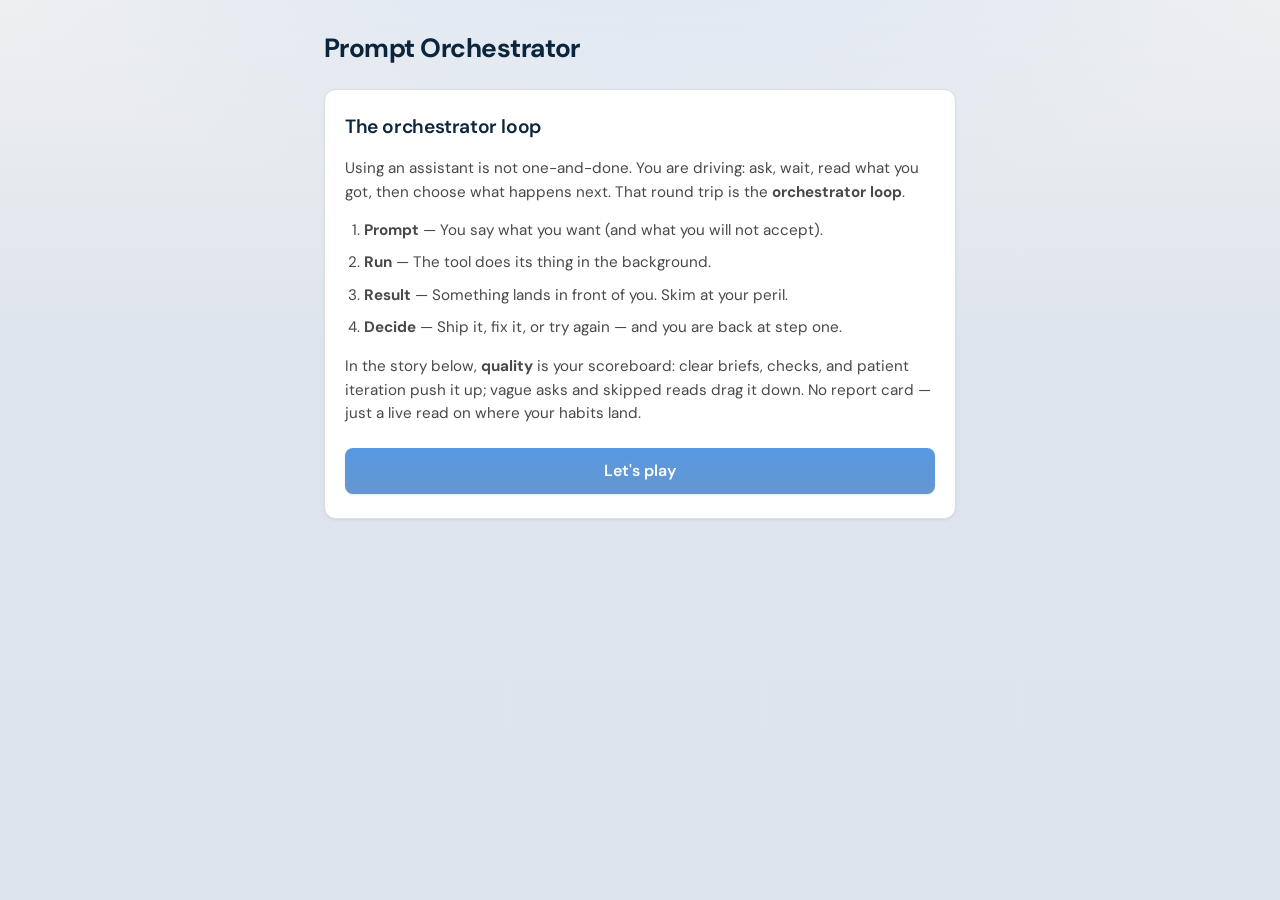
==== index.html @ 3bc425d5 "Add Prompt Orchestrator quality-loop game (standalone HTML + source) Made-with: Cursor" ====
<!DOCTYPE html>
<html lang="en">
  <head>
    <meta charset="UTF-8" />
    <meta name="viewport" content="width=device-width, initial-scale=1.0" />
    <title>Prompt Orchestrator — Quality Loop</title>
    <link rel="stylesheet" href="css/styles.css" />
    <link rel="preconnect" href="https://fonts.googleapis.com" />
    <link rel="preconnect" href="https://fonts.gstatic.com" crossorigin />
    <link
      href="https://fonts.googleapis.com/css2?family=DM+Sans:ital,opsz,wght@0,9..40,400;0,9..40,600;0,9..40,700;1,9..40,400&family=JetBrains+Mono:wght@400;500&display=swap"
      rel="stylesheet"
    />
  </head>
  <body>
    <div class="app">
      <header class="header">
        <h1>Prompt Orchestrator</h1>
      </header>

      <section id="intro-screen" class="intro" aria-labelledby="intro-heading">
        <div class="intro__card">
          <h2 id="intro-heading" class="intro__title">The orchestrator loop</h2>
          <div class="intro__body">
            <p>
              Using an assistant is not one-and-done. You are driving: ask, wait, read what you got, then
              choose what happens next. That round trip is the <strong>orchestrator loop</strong>.
            </p>
            <ol class="intro__steps">
              <li><strong>Prompt</strong> — You say what you want (and what you will not accept).</li>
              <li><strong>Run</strong> — The tool does its thing in the background.</li>
              <li><strong>Result</strong> — Something lands in front of you. Skim at your peril.</li>
              <li><strong>Decide</strong> — Ship it, fix it, or try again — and you are back at step one.</li>
            </ol>
            <p>
              In the story below, <strong>quality</strong> is your scoreboard: clear briefs, checks, and
              patient iteration push it up; vague asks and skipped reads drag it down. No report card — just
              a live read on where your habits land.
            </p>
          </div>
          <button type="button" class="intro__cta" id="intro-start">Let's play</button>
        </div>
      </section>

      <div id="game-root" class="game-root" hidden>
        <p class="tagline">
          Same loop as before: <strong>prompt → run → result → decide</strong>. Each pick nudges quality.
        </p>

        <section class="loop-panel" aria-label="Orchestrator loop">
          <div class="loop-step is-active" data-step="prompt">
            <span class="loop-step__label">Prompt</span>
          </div>
          <span class="loop-arrow" aria-hidden="true">→</span>
          <div class="loop-step" data-step="run">
            <span class="loop-step__label">Run</span>
          </div>
          <span class="loop-arrow" aria-hidden="true">→</span>
          <div class="loop-step" data-step="result">
            <span class="loop-step__label">Result</span>
          </div>
          <span class="loop-arrow" aria-hidden="true">→</span>
          <div class="loop-step" data-step="decide">
            <span class="loop-step__label">Decide</span>
          </div>
        </section>

        <section class="quality" aria-live="polite">
          <div class="quality__header">
            <span class="quality__title">Quality</span>
            <span class="quality__value quality__value--mid" id="quality-value">50</span>
          </div>
          <div
            class="quality__bar"
            role="progressbar"
            aria-valuemin="0"
            aria-valuemax="100"
            aria-valuenow="50"
            id="quality-bar-wrap"
          >
            <div class="quality__fill quality__fill--mid" id="quality-fill"></div>
          </div>
          <p class="quality__delta" id="quality-delta" hidden aria-live="polite"></p>
          <p class="quality__hint" id="quality-hint">
            Stable — You are treading water: fine for now, room to improve.
          </p>
        </section>

        <main class="scene" id="scene">
          <p class="scene__meta" id="scene-meta"></p>
          <h2 class="scene__title" id="scene-title"></h2>
          <div class="scene__body" id="scene-body"></div>
          <div class="choices" id="choices"></div>
        </main>
      </div>
    </div>

    <script type="module" src="js/game.js"></script>
  </body>
</html>
---- css/styles.css ----
:root {
  /* Sabey core */
  --midnight: #08242f;
  --marine: #142968;
  --azure: #0082ff;
  --black: #000000;
  --white: #ffffff;

  /* Neutral support */
  --gray-100: #f5f5f5;
  --gray-200: #dfdfdf;
  --gray-300: #c3c3c3;
  --gray-500: #9b9b9b;
  --gray-600: #767676;
  --gray-700: #494949;
  --gray-900: #1b1b1b;

  /* Semantic (UI) — light base, softened blues for readability */
  --bg: color-mix(
    in srgb,
    color-mix(in srgb, var(--gray-100) 94%, var(--marine) 6%) 96%,
    var(--azure) 4%
  );
  --surface: var(--white);
  --border: var(--gray-200);
  --text: var(--gray-900);
  --text-secondary: var(--gray-700);
  --muted: var(--gray-600);
  /* Azure + Marine + white: less electric than pure #0082FF */
  --accent: color-mix(
    in srgb,
    color-mix(in srgb, var(--azure) 72%, var(--marine) 28%) 68%,
    var(--white) 32%
  );
  --accent-deep: color-mix(
    in srgb,
    color-mix(in srgb, var(--marine) 52%, var(--azure) 48%) 62%,
    var(--white) 38%
  );
  --control-bg: color-mix(
    in srgb,
    color-mix(in srgb, var(--gray-100) 91%, var(--marine) 9%) 88%,
    var(--white) 12%
  );
  --control-bg-hover: color-mix(
    in srgb,
    color-mix(in srgb, var(--gray-200) 88%, var(--marine) 12%) 84%,
    var(--white) 16%
  );
  --font-sans: "DM Sans", system-ui, sans-serif;
  --font-mono: "JetBrains Mono", ui-monospace, monospace;
  --radius: 12px;
}

*,
*::before,
*::after {
  box-sizing: border-box;
}

body {
  margin: 0;
  min-height: 100vh;
  font-family: var(--font-sans);
  background:
    radial-gradient(
      ellipse 95% 70% at 50% -15%,
      color-mix(
          in srgb,
          color-mix(in srgb, var(--white) 91%, var(--azure) 9%) 93%,
          var(--marine) 7%
        )
        0%,
      transparent 58%
    ),
    linear-gradient(
      180deg,
      color-mix(in srgb, var(--gray-100) 94%, var(--marine) 3%) 0%,
      var(--bg) 38%,
      color-mix(in srgb, var(--bg) 96%, var(--gray-200) 4%) 100%
    );
  color: var(--text);
  line-height: 1.55;
}

.app {
  max-width: 42rem;
  margin: 0 auto;
  padding: 1.75rem 1.25rem 3rem;
}

.header {
  margin-bottom: 1.25rem;
}

.header h1 {
  font-size: 1.65rem;
  font-weight: 700;
  letter-spacing: -0.02em;
  margin: 0;
  color: color-mix(in srgb, var(--midnight) 78%, var(--marine) 22%);
}

.intro__card {
  padding: 1.35rem 1.25rem 1.5rem;
  background: var(--surface);
  border: 1px solid var(--border);
  border-radius: var(--radius);
  box-shadow: 0 1px 3px color-mix(in srgb, var(--midnight) 7%, transparent);
}

.intro__title {
  margin: 0 0 1rem;
  font-size: 1.2rem;
  font-weight: 600;
  letter-spacing: -0.02em;
  color: color-mix(in srgb, var(--midnight) 78%, var(--marine) 22%);
}

.intro__body {
  color: var(--text-secondary);
  font-size: 0.95rem;
}

.intro__body p {
  margin: 0 0 0.85rem;
}

.intro__body p:last-of-type {
  margin-bottom: 0;
}

.intro__steps {
  margin: 0 0 1rem;
  padding-left: 1.2rem;
  color: var(--text-secondary);
  line-height: 1.6;
}

.intro__steps li {
  margin-bottom: 0.5rem;
}

.intro__steps li:last-child {
  margin-bottom: 0;
}

.intro__cta {
  display: block;
  width: 100%;
  margin-top: 1.35rem;
  font-family: var(--font-sans);
  font-size: 1rem;
  font-weight: 600;
  padding: 0.8rem 1rem;
  border: none;
  border-radius: 8px;
  cursor: pointer;
  color: var(--white);
  background: linear-gradient(180deg, var(--accent), var(--accent-deep));
  box-shadow: 0 1px 2px color-mix(in srgb, var(--midnight) 12%, transparent);
  transition: filter 0.15s, transform 0.1s;
}

.intro__cta:hover {
  filter: brightness(1.05);
}

.intro__cta:focus-visible {
  outline: 2px solid var(--accent);
  outline-offset: 3px;
}

.intro__cta:active {
  transform: scale(0.99);
}

.game-root .tagline {
  margin: 0 0 1.25rem;
  color: var(--muted);
  font-size: 0.95rem;
}

.game-root .tagline strong {
  color: color-mix(
    in srgb,
    color-mix(in srgb, var(--azure) 62%, var(--marine) 38%) 82%,
    var(--gray-900) 18%
  );
  font-weight: 600;
}

.loop-panel {
  display: flex;
  flex-wrap: wrap;
  align-items: center;
  gap: 0.35rem 0.5rem;
  margin: 1.5rem 0;
  padding: 0.85rem 1rem;
  background: var(--surface);
  border: 1px solid var(--border);
  border-radius: var(--radius);
  box-shadow: 0 1px 3px color-mix(in srgb, var(--midnight) 7%, transparent);
}

.loop-step {
  font-family: var(--font-mono);
  font-size: 0.72rem;
  text-transform: uppercase;
  letter-spacing: 0.06em;
  padding: 0.35rem 0.6rem;
  border-radius: 6px;
  background: var(--control-bg);
  color: var(--muted);
  border: 1px solid transparent;
  transition: color 0.2s, border-color 0.2s, background 0.2s;
}

.loop-step.is-active {
  color: color-mix(in srgb, var(--marine) 55%, var(--azure) 45%);
  border-color: color-mix(in srgb, var(--azure) 28%, var(--border));
  background: color-mix(in srgb, var(--azure) 9%, var(--white));
}

.loop-arrow {
  color: var(--gray-500);
  font-size: 0.85rem;
  user-select: none;
}

.quality {
  margin-bottom: 1.5rem;
  padding: 1rem 1.1rem;
  background: var(--surface);
  border: 1px solid var(--border);
  border-radius: var(--radius);
  box-shadow: 0 1px 3px color-mix(in srgb, var(--midnight) 7%, transparent);
}

.quality__header {
  display: flex;
  justify-content: space-between;
  align-items: baseline;
  margin-bottom: 0.5rem;
}

.quality__title {
  font-size: 0.8rem;
  text-transform: uppercase;
  letter-spacing: 0.08em;
  color: var(--muted);
}

.quality__value {
  font-family: var(--font-mono);
  font-size: 1.35rem;
  font-weight: 600;
  transition: color 0.35s ease;
}

.quality__value--low {
  color: #b91c1c;
}

.quality__value--mid {
  color: #c2410c;
}

.quality__value--high {
  color: #15803d;
}

.quality__bar {
  height: 8px;
  background: var(--control-bg);
  border-radius: 999px;
  overflow: hidden;
}

.quality__fill {
  height: 100%;
  width: 50%;
  border-radius: 999px;
  transition: width 0.35s ease, background 0.35s ease;
}

/* Tiers: red under 45, orange 45–64, green 65+ (matches hint bands) */
.quality__fill--low {
  background: linear-gradient(90deg, #991b1b, #ef4444);
}

.quality__fill--mid {
  background: linear-gradient(90deg, #9a3412, #fb923c);
}

.quality__fill--high {
  background: linear-gradient(90deg, #166534, #4ade80);
}

.quality__delta {
  margin: 0.55rem 0 0;
  padding: 0.5rem 0.65rem;
  font-size: 0.84rem;
  line-height: 1.45;
  border-radius: 8px;
  border: 1px solid var(--border);
  background: var(--gray-100);
  color: var(--gray-700);
}

.quality__delta--up {
  background: color-mix(in srgb, #dcfce7 85%, var(--white));
  border-color: color-mix(in srgb, #166534 25%, var(--border));
  color: #14532d;
}

.quality__delta--down {
  background: color-mix(in srgb, #fee2e2 88%, var(--white));
  border-color: color-mix(in srgb, #991b1b 22%, var(--border));
  color: #7f1d1d;
}

.quality__delta--neutral {
  background: color-mix(in srgb, var(--gray-100) 92%, var(--marine) 8%);
  color: var(--gray-700);
}

.quality__hint {
  margin: 0.65rem 0 0;
  font-size: 0.88rem;
  color: var(--muted);
}

.scene {
  padding: 1.25rem 1.15rem;
  background: var(--surface);
  border: 1px solid var(--border);
  border-radius: var(--radius);
  min-height: 12rem;
  box-shadow: 0 1px 3px color-mix(in srgb, var(--midnight) 7%, transparent);
}

.scene__meta {
  margin: 0 0 0.35rem;
  font-family: var(--font-mono);
  font-size: 0.7rem;
  text-transform: uppercase;
  letter-spacing: 0.07em;
  color: var(--muted);
}

.scene__title {
  margin: 0 0 0.75rem;
  font-size: 1.2rem;
  font-weight: 600;
  letter-spacing: -0.02em;
}

.scene__body {
  color: var(--text-secondary);
  font-size: 0.95rem;
  margin-bottom: 1.25rem;
}

.scene__body p {
  margin: 0 0 0.75rem;
}

.scene__body p:last-child {
  margin-bottom: 0;
}

.choices {
  display: flex;
  flex-direction: column;
  gap: 0.55rem;
}

.choice-btn {
  font-family: var(--font-sans);
  font-size: 0.92rem;
  text-align: left;
  padding: 0.75rem 0.9rem;
  border-radius: 8px;
  border: 1px solid var(--border);
  background: var(--control-bg);
  color: var(--text);
  cursor: pointer;
  transition: border-color 0.15s, background 0.15s;
}

.choice-btn:hover {
  border-color: color-mix(in srgb, var(--azure) 22%, var(--gray-300));
  background: var(--control-bg-hover);
}

.choice-btn:focus-visible {
  outline: 2px solid var(--accent);
  outline-offset: 2px;
}

.choice-btn:active {
  transform: scale(0.99);
}
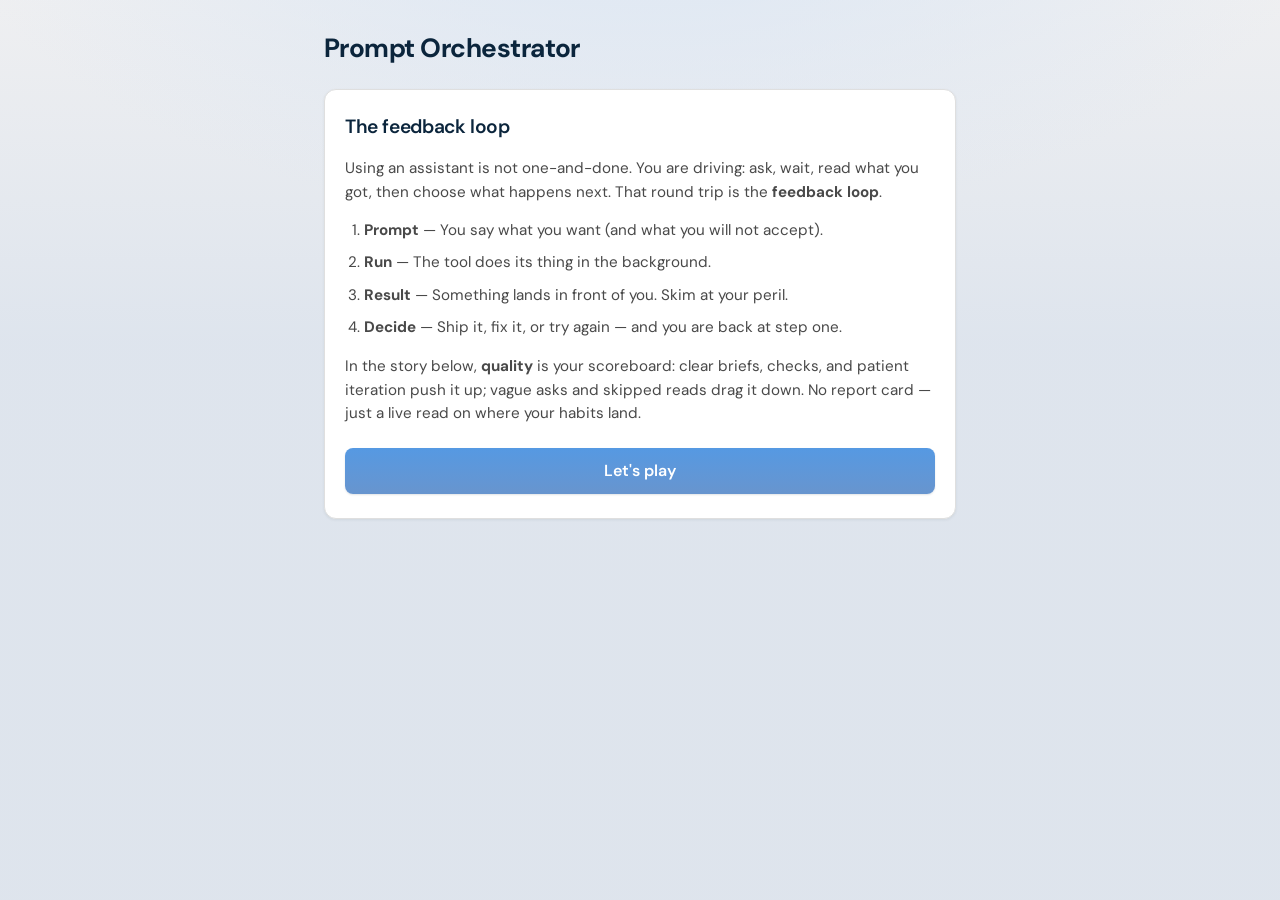
==== commit cc07b332: "Refine feedback loop copy" ====
--- a/index.html
+++ b/index.html
@@ -3,7 +3,7 @@
   <head>
     <meta charset="UTF-8" />
     <meta name="viewport" content="width=device-width, initial-scale=1.0" />
-    <title>Prompt Orchestrator — Quality Loop</title>
+    <title>Prompt Orchestrator &mdash; Quality Loop</title>
     <link rel="stylesheet" href="css/styles.css" />
     <link rel="preconnect" href="https://fonts.googleapis.com" />
     <link rel="preconnect" href="https://fonts.gstatic.com" crossorigin />
@@ -20,22 +20,22 @@
 
       <section id="intro-screen" class="intro" aria-labelledby="intro-heading">
         <div class="intro__card">
-          <h2 id="intro-heading" class="intro__title">The orchestrator loop</h2>
+          <h2 id="intro-heading" class="intro__title">The feedback loop</h2>
           <div class="intro__body">
             <p>
               Using an assistant is not one-and-done. You are driving: ask, wait, read what you got, then
-              choose what happens next. That round trip is the <strong>orchestrator loop</strong>.
+              choose what happens next. That round trip is the <strong>feedback loop</strong>.
             </p>
             <ol class="intro__steps">
-              <li><strong>Prompt</strong> — You say what you want (and what you will not accept).</li>
-              <li><strong>Run</strong> — The tool does its thing in the background.</li>
-              <li><strong>Result</strong> — Something lands in front of you. Skim at your peril.</li>
-              <li><strong>Decide</strong> — Ship it, fix it, or try again — and you are back at step one.</li>
+              <li><strong>Prompt</strong> &mdash; You say what you want (and what you will not accept).</li>
+              <li><strong>Run</strong> &mdash; The tool does its thing in the background.</li>
+              <li><strong>Result</strong> &mdash; Something lands in front of you. Skim at your peril.</li>
+              <li><strong>Decide</strong> &mdash; Ship it, fix it, or try again &mdash; and you are back at step one.</li>
             </ol>
             <p>
               In the story below, <strong>quality</strong> is your scoreboard: clear briefs, checks, and
-              patient iteration push it up; vague asks and skipped reads drag it down. No report card — just
-              a live read on where your habits land.
+              patient iteration push it up; vague asks and skipped reads drag it down. No report card &mdash;
+              just a live read on where your habits land.
             </p>
           </div>
           <button type="button" class="intro__cta" id="intro-start">Let's play</button>
@@ -44,22 +44,23 @@
 
       <div id="game-root" class="game-root" hidden>
         <p class="tagline">
-          Same loop as before: <strong>prompt → run → result → decide</strong>. Each pick nudges quality.
+          Same loop as before: <strong>prompt &rarr; run &rarr; result &rarr; decide</strong>. Each pick nudges
+          quality.
         </p>
 
-        <section class="loop-panel" aria-label="Orchestrator loop">
+        <section class="loop-panel" aria-label="Feedback loop">
           <div class="loop-step is-active" data-step="prompt">
             <span class="loop-step__label">Prompt</span>
           </div>
-          <span class="loop-arrow" aria-hidden="true">→</span>
+          <span class="loop-arrow" aria-hidden="true">&rarr;</span>
           <div class="loop-step" data-step="run">
             <span class="loop-step__label">Run</span>
           </div>
-          <span class="loop-arrow" aria-hidden="true">→</span>
+          <span class="loop-arrow" aria-hidden="true">&rarr;</span>
           <div class="loop-step" data-step="result">
             <span class="loop-step__label">Result</span>
           </div>
-          <span class="loop-arrow" aria-hidden="true">→</span>
+          <span class="loop-arrow" aria-hidden="true">&rarr;</span>
           <div class="loop-step" data-step="decide">
             <span class="loop-step__label">Decide</span>
           </div>
@@ -82,7 +83,7 @@
           </div>
           <p class="quality__delta" id="quality-delta" hidden aria-live="polite"></p>
           <p class="quality__hint" id="quality-hint">
-            Stable — You are treading water: fine for now, room to improve.
+            Stable &mdash; You are treading water: fine for now, room to improve.
           </p>
         </section>
 
--- a/css/styles.css
+++ b/css/styles.css
@@ -1,5 +1,5 @@
 :root {
-  /* Sabey core */
+  /* Core brand palette */
   --midnight: #08242f;
   --marine: #142968;
   --azure: #0082ff;
@@ -15,7 +15,7 @@
   --gray-700: #494949;
   --gray-900: #1b1b1b;
 
-  /* Semantic (UI) — light base, softened blues for readability */
+  /* Semantic (UI) - light base, softened blues for readability */
   --bg: color-mix(
     in srgb,
     color-mix(in srgb, var(--gray-100) 94%, var(--marine) 6%) 96%,
@@ -284,7 +284,7 @@
   transition: width 0.35s ease, background 0.35s ease;
 }
 
-/* Tiers: red under 45, orange 45–64, green 65+ (matches hint bands) */
+/* Tiers: red under 45, orange 45-64, green 65+ (matches hint bands) */
 .quality__fill--low {
   background: linear-gradient(90deg, #991b1b, #ef4444);
 }
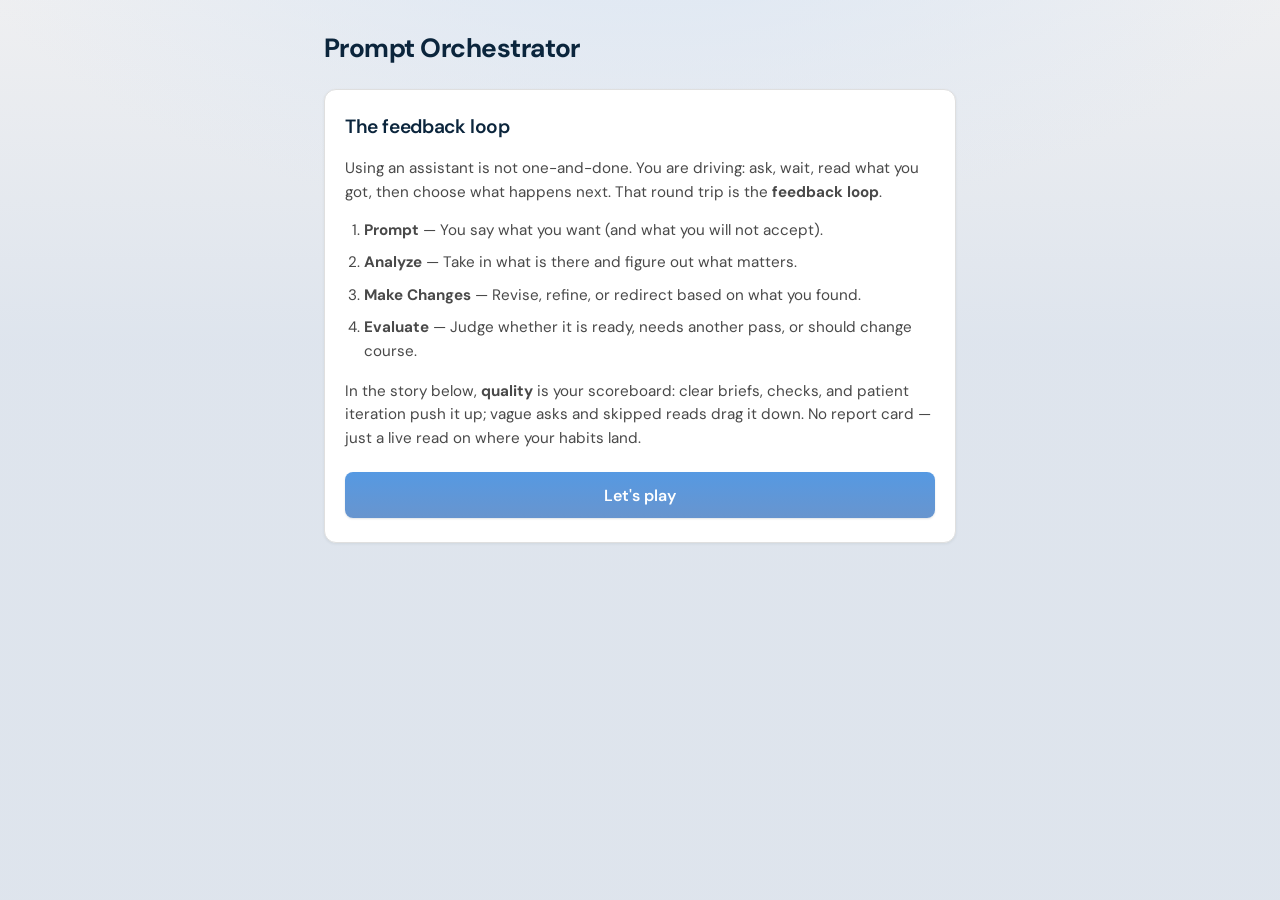
==== commit b58a192b: "Refine prompt orchestrator loop flow" ====
--- a/index.html
+++ b/index.html
@@ -28,9 +28,9 @@
             </p>
             <ol class="intro__steps">
               <li><strong>Prompt</strong> &mdash; You say what you want (and what you will not accept).</li>
-              <li><strong>Run</strong> &mdash; The tool does its thing in the background.</li>
-              <li><strong>Result</strong> &mdash; Something lands in front of you. Skim at your peril.</li>
-              <li><strong>Decide</strong> &mdash; Ship it, fix it, or try again &mdash; and you are back at step one.</li>
+              <li><strong>Analyze</strong> &mdash; Take in what is there and figure out what matters.</li>
+              <li><strong>Make Changes</strong> &mdash; Revise, refine, or redirect based on what you found.</li>
+              <li><strong>Evaluate</strong> &mdash; Judge whether it is ready, needs another pass, or should change course.</li>
             </ol>
             <p>
               In the story below, <strong>quality</strong> is your scoreboard: clear briefs, checks, and
@@ -44,7 +44,7 @@
 
       <div id="game-root" class="game-root" hidden>
         <p class="tagline">
-          Same loop as before: <strong>prompt &rarr; run &rarr; result &rarr; decide</strong>. Each pick nudges
+          Read each scene, then pick the option you think leads to the strongest outcome. Each choice nudges
           quality.
         </p>
 
@@ -53,16 +53,16 @@
             <span class="loop-step__label">Prompt</span>
           </div>
           <span class="loop-arrow" aria-hidden="true">&rarr;</span>
-          <div class="loop-step" data-step="run">
-            <span class="loop-step__label">Run</span>
+          <div class="loop-step" data-step="analyze">
+            <span class="loop-step__label">Analyze</span>
           </div>
           <span class="loop-arrow" aria-hidden="true">&rarr;</span>
-          <div class="loop-step" data-step="result">
-            <span class="loop-step__label">Result</span>
+          <div class="loop-step" data-step="make-changes">
+            <span class="loop-step__label">Make Changes</span>
           </div>
           <span class="loop-arrow" aria-hidden="true">&rarr;</span>
-          <div class="loop-step" data-step="decide">
-            <span class="loop-step__label">Decide</span>
+          <div class="loop-step" data-step="evaluate">
+            <span class="loop-step__label">Evaluate</span>
           </div>
         </section>
 
--- a/css/styles.css
+++ b/css/styles.css
@@ -332,7 +332,7 @@
 }
 
 .scene {
-  padding: 1.25rem 1.15rem;
+  padding: 1.25rem 1rem;
   background: var(--surface);
   border: 1px solid var(--border);
   border-radius: var(--radius);
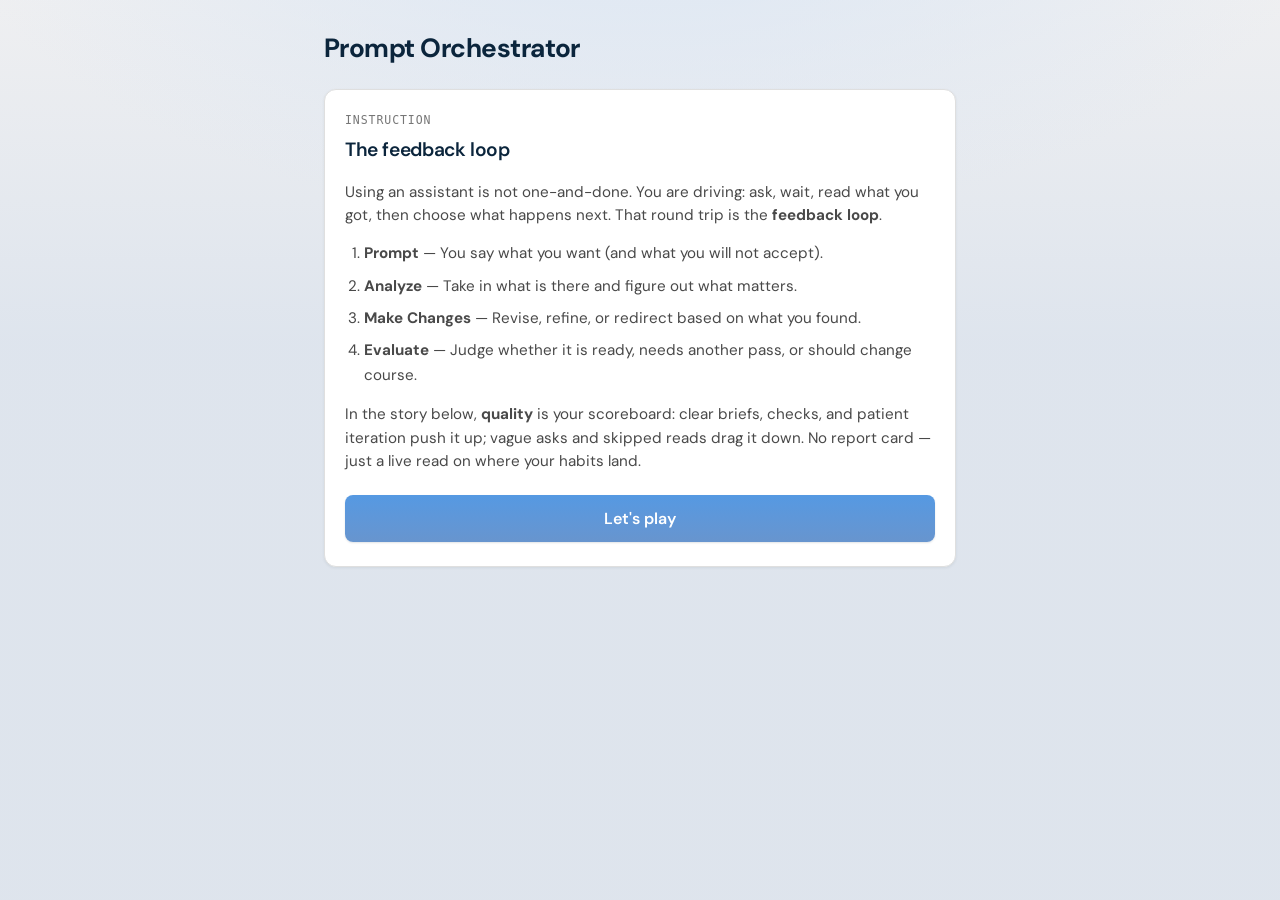
==== commit 5828bfa6: "Clarify prompt orchestrator sections" ====
--- a/index.html
+++ b/index.html
@@ -20,6 +20,7 @@
 
       <section id="intro-screen" class="intro" aria-labelledby="intro-heading">
         <div class="intro__card">
+          <p class="section-label">Instruction</p>
           <h2 id="intro-heading" class="intro__title">The feedback loop</h2>
           <div class="intro__body">
             <p>
@@ -87,10 +88,12 @@
           </p>
         </section>
 
+        <p class="section-label">Scenario</p>
         <main class="scene" id="scene">
           <p class="scene__meta" id="scene-meta"></p>
           <h2 class="scene__title" id="scene-title"></h2>
           <div class="scene__body" id="scene-body"></div>
+          <p class="section-label choices__label" id="choices-label">Pick one</p>
           <div class="choices" id="choices"></div>
         </main>
       </div>
--- a/css/styles.css
+++ b/css/styles.css
@@ -101,6 +101,15 @@
   color: color-mix(in srgb, var(--midnight) 78%, var(--marine) 22%);
 }
 
+.section-label {
+  margin: 0 0 0.35rem;
+  font-family: var(--font-mono);
+  font-size: 0.72rem;
+  text-transform: uppercase;
+  letter-spacing: 0.08em;
+  color: var(--muted);
+}
+
 .intro__card {
   padding: 1.35rem 1.25rem 1.5rem;
   background: var(--surface);
@@ -370,6 +379,11 @@
   margin-bottom: 0;
 }
 
+.choices__label {
+  margin-top: 0;
+  margin-bottom: 0.55rem;
+}
+
 .choices {
   display: flex;
   flex-direction: column;
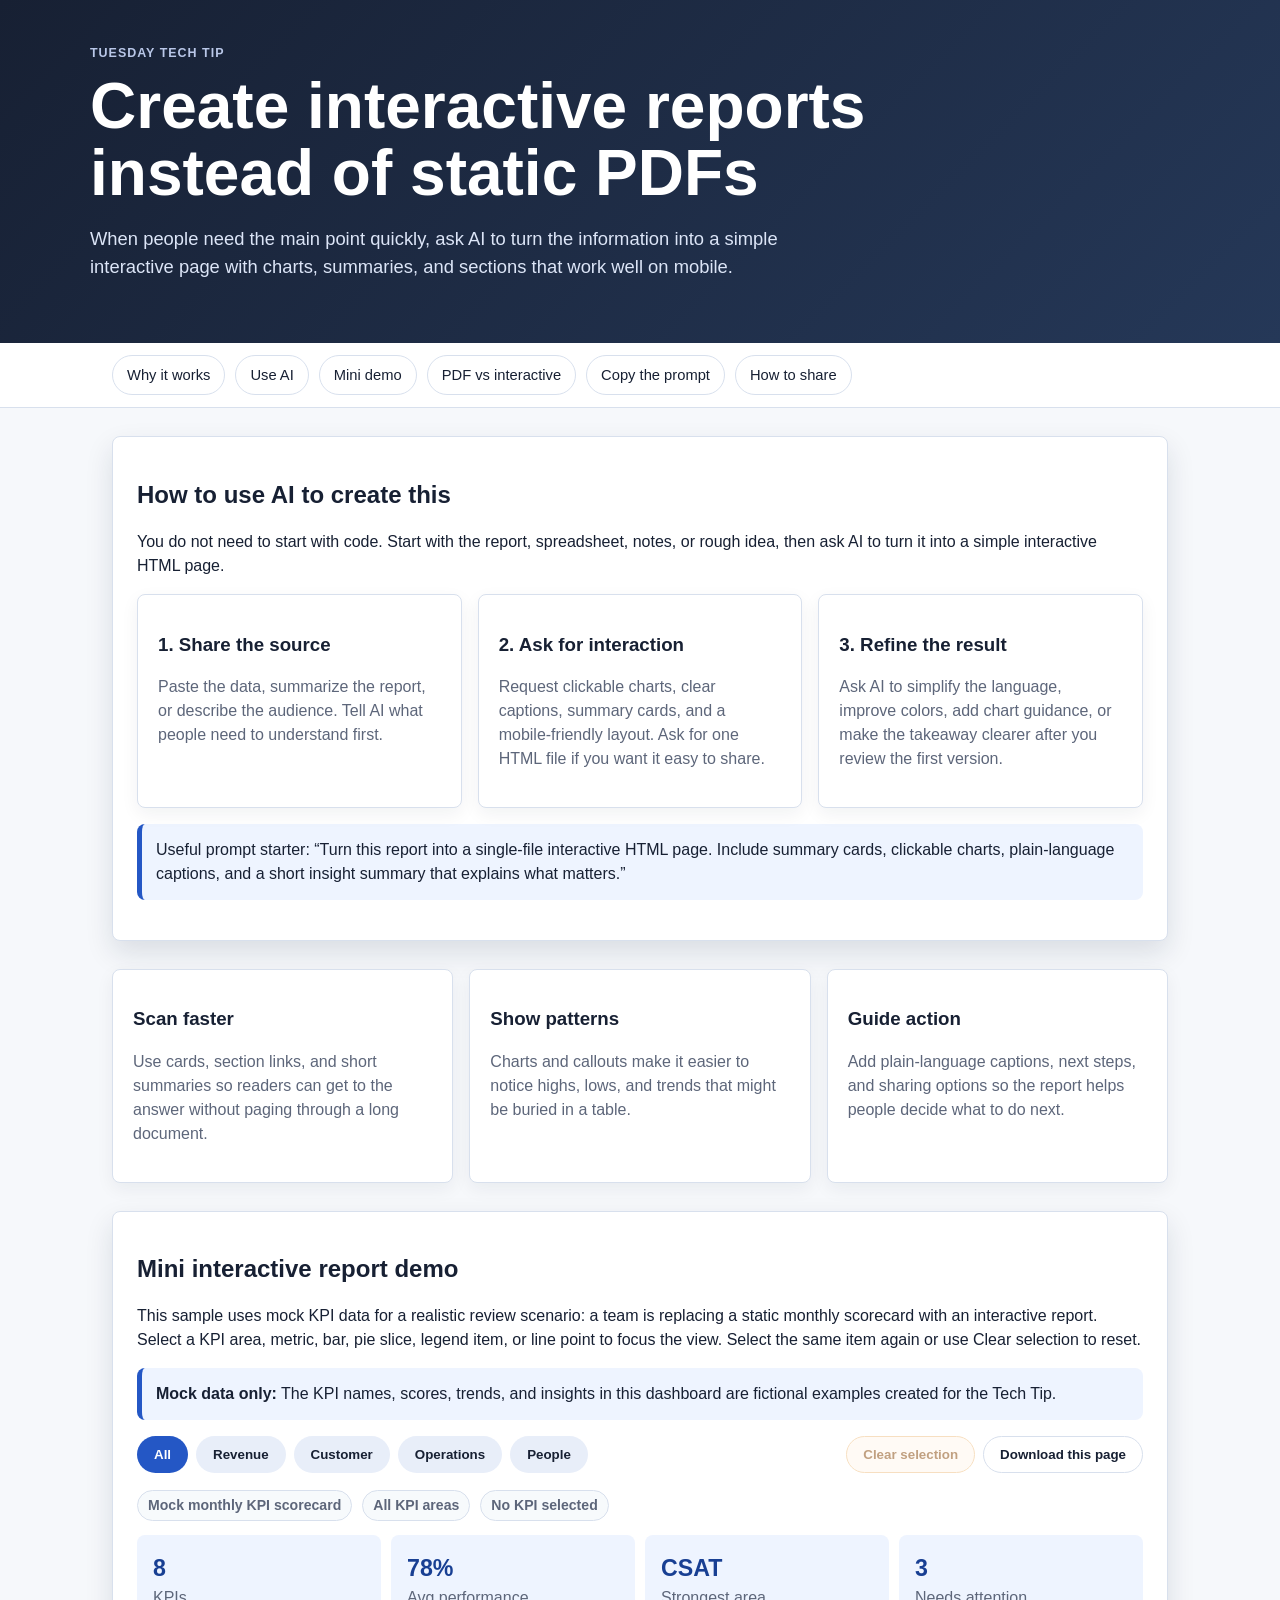
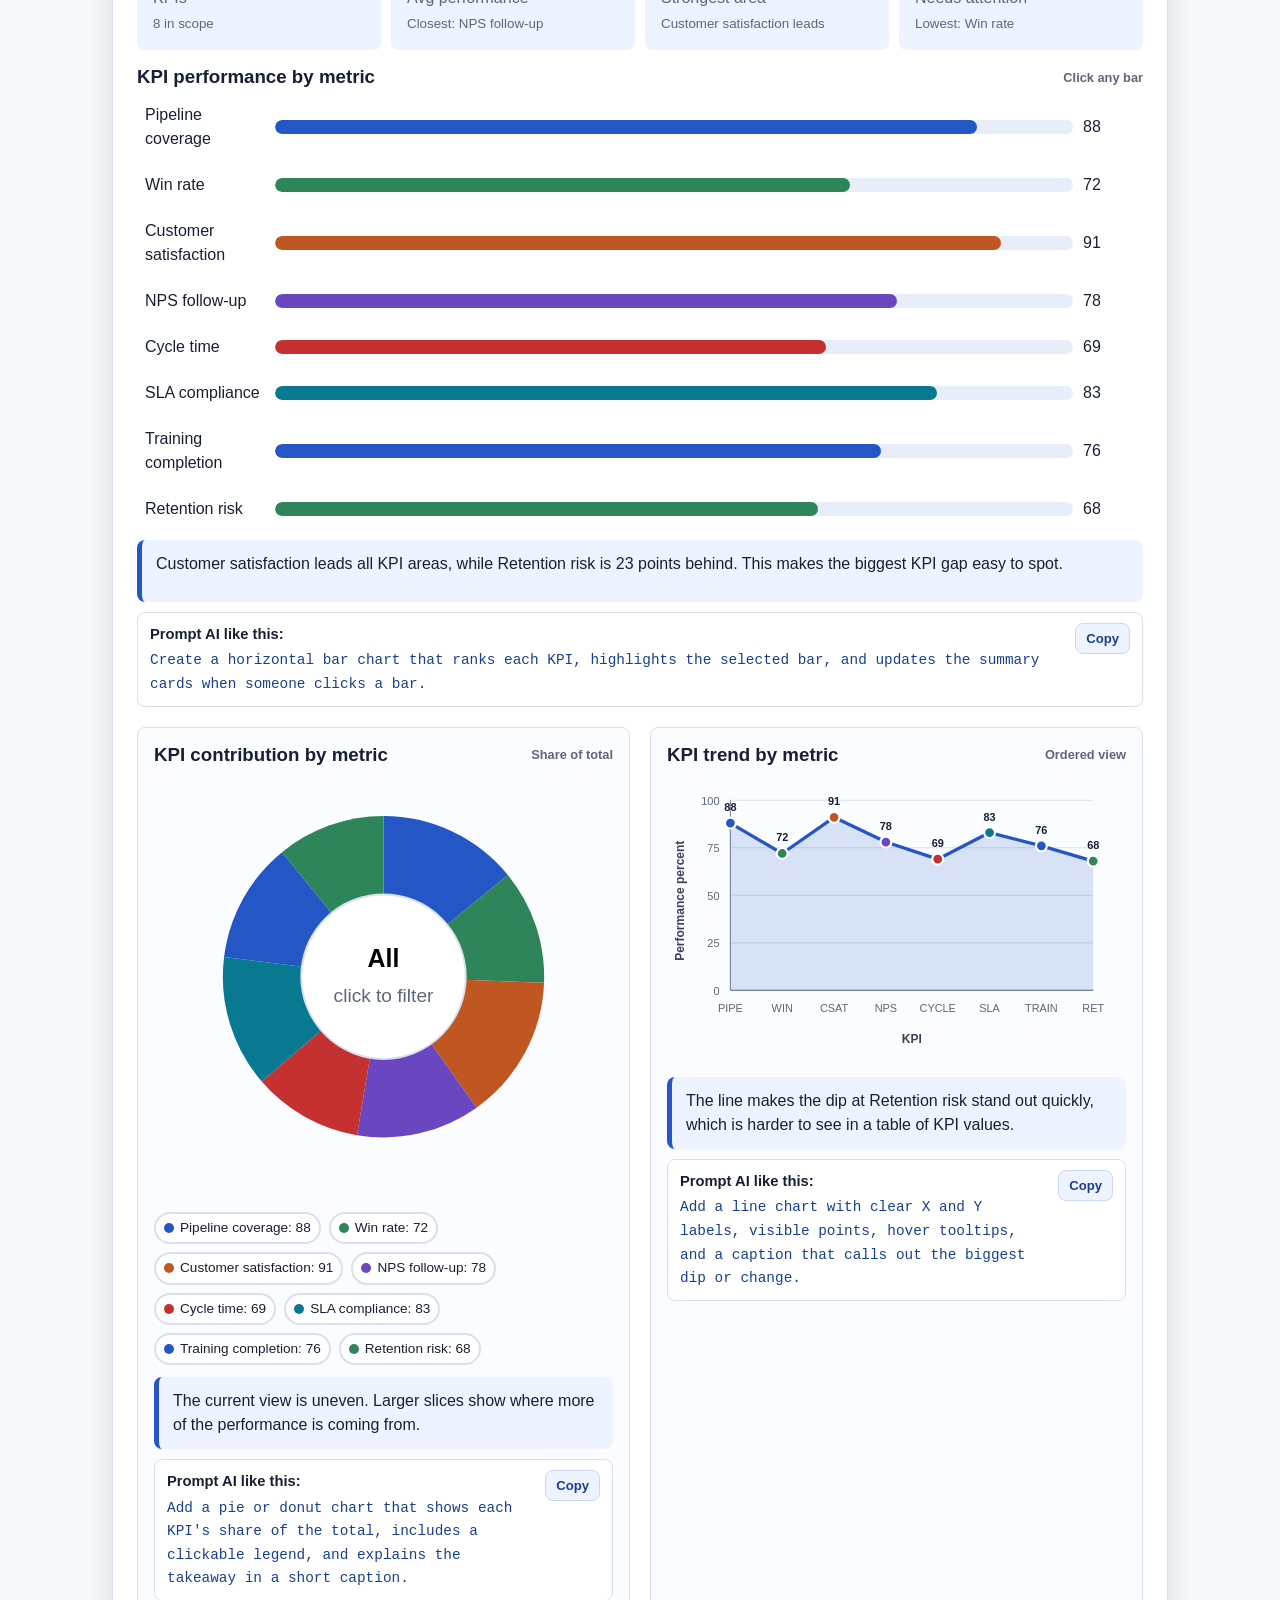
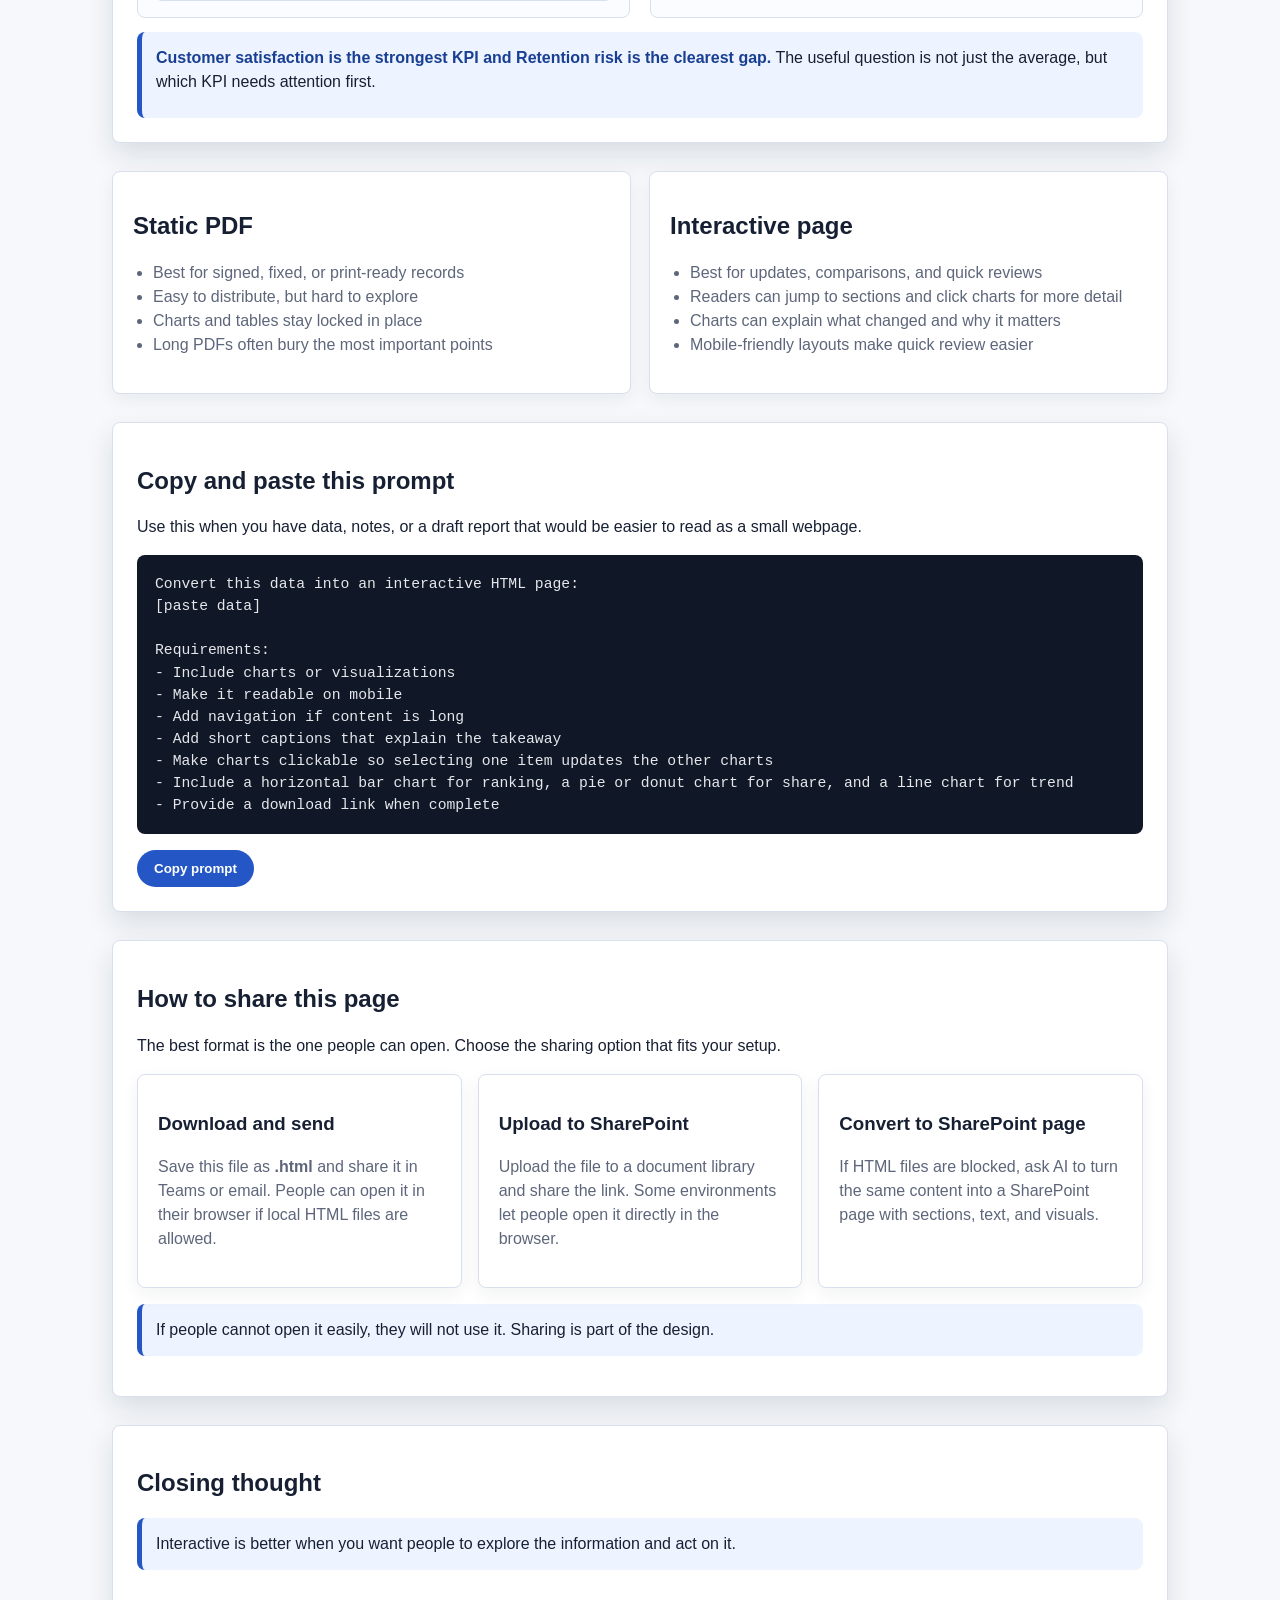
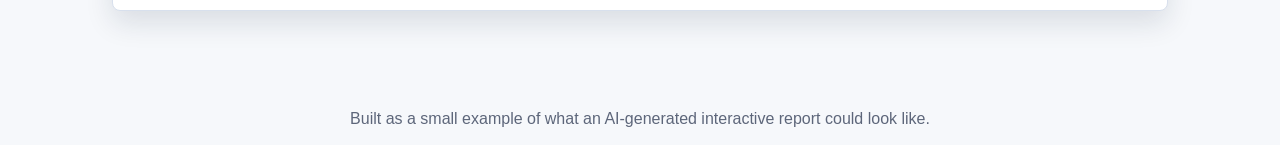
==== commit d3651e1f: "Make KPI report the Pages homepage" ====
--- a/index.html
+++ b/index.html
@@ -1,104 +1,15 @@
 <!DOCTYPE html>
 <html lang="en">
-  <head>
-    <meta charset="UTF-8" />
-    <meta name="viewport" content="width=device-width, initial-scale=1.0" />
-    <title>Prompt Orchestrator &mdash; Quality Loop</title>
-    <link rel="stylesheet" href="css/styles.css" />
-    <link rel="preconnect" href="https://fonts.googleapis.com" />
-    <link rel="preconnect" href="https://fonts.gstatic.com" crossorigin />
-    <link
-      href="https://fonts.googleapis.com/css2?family=DM+Sans:ital,opsz,wght@0,9..40,400;0,9..40,600;0,9..40,700;1,9..40,400&family=JetBrains+Mono:wght@400;500&display=swap"
-      rel="stylesheet"
-    />
-  </head>
-  <body>
-    <div class="app">
-      <header class="header">
-        <h1>Prompt Orchestrator</h1>
-      </header>
-
-      <section id="intro-screen" class="intro" aria-labelledby="intro-heading">
-        <div class="intro__card">
-          <p class="section-label">Instruction</p>
-          <h2 id="intro-heading" class="intro__title">The feedback loop</h2>
-          <div class="intro__body">
-            <p>
-              Using an assistant is not one-and-done. You are driving: ask, wait, read what you got, then
-              choose what happens next. That round trip is the <strong>feedback loop</strong>.
-            </p>
-            <ol class="intro__steps">
-              <li><strong>Prompt</strong> &mdash; You say what you want (and what you will not accept).</li>
-              <li><strong>Analyze</strong> &mdash; Take in what is there and figure out what matters.</li>
-              <li><strong>Make Changes</strong> &mdash; Revise, refine, or redirect based on what you found.</li>
-              <li><strong>Evaluate</strong> &mdash; Judge whether it is ready, needs another pass, or should change course.</li>
-            </ol>
-            <p>
-              In the story below, <strong>quality</strong> is your scoreboard: clear briefs, checks, and
-              patient iteration push it up; vague asks and skipped reads drag it down. No report card &mdash;
-              just a live read on where your habits land.
-            </p>
-          </div>
-          <button type="button" class="intro__cta" id="intro-start">Let's play</button>
-        </div>
-      </section>
-
-      <div id="game-root" class="game-root" hidden>
-        <p class="tagline">
-          Read each scene, then pick the option you think leads to the strongest outcome. Each choice nudges
-          quality.
-        </p>
-
-        <section class="loop-panel" aria-label="Feedback loop">
-          <div class="loop-step is-active" data-step="prompt">
-            <span class="loop-step__label">Prompt</span>
-          </div>
-          <span class="loop-arrow" aria-hidden="true">&rarr;</span>
-          <div class="loop-step" data-step="analyze">
-            <span class="loop-step__label">Analyze</span>
-          </div>
-          <span class="loop-arrow" aria-hidden="true">&rarr;</span>
-          <div class="loop-step" data-step="make-changes">
-            <span class="loop-step__label">Make Changes</span>
-          </div>
-          <span class="loop-arrow" aria-hidden="true">&rarr;</span>
-          <div class="loop-step" data-step="evaluate">
-            <span class="loop-step__label">Evaluate</span>
-          </div>
-        </section>
-
-        <section class="quality" aria-live="polite">
-          <div class="quality__header">
-            <span class="quality__title">Quality</span>
-            <span class="quality__value quality__value--mid" id="quality-value">50</span>
-          </div>
-          <div
-            class="quality__bar"
-            role="progressbar"
-            aria-valuemin="0"
-            aria-valuemax="100"
-            aria-valuenow="50"
-            id="quality-bar-wrap"
-          >
-            <div class="quality__fill quality__fill--mid" id="quality-fill"></div>
-          </div>
-          <p class="quality__delta" id="quality-delta" hidden aria-live="polite"></p>
-          <p class="quality__hint" id="quality-hint">
-            Stable &mdash; You are treading water: fine for now, room to improve.
-          </p>
-        </section>
-
-        <p class="section-label">Scenario</p>
-        <main class="scene" id="scene">
-          <p class="scene__meta" id="scene-meta"></p>
-          <h2 class="scene__title" id="scene-title"></h2>
-          <div class="scene__body" id="scene-body"></div>
-          <p class="section-label choices__label" id="choices-label">Pick one</p>
-          <div class="choices" id="choices"></div>
-        </main>
-      </div>
-    </div>
-
-    <script type="module" src="js/game.js"></script>
-  </body>
+<head>
+  <meta charset="UTF-8" />
+  <meta name="viewport" content="width=device-width, initial-scale=1.0" />
+  <meta http-equiv="refresh" content="0; url=tuesday_tech_tip_interactive_report_game.html" />
+  <title>Tuesday Tech Tip: Interactive KPI Report Demo</title>
+</head>
+<body>
+  <p>
+    Opening the interactive KPI report demo.
+    <a href="tuesday_tech_tip_interactive_report_game.html">Open it here</a>.
+  </p>
+</body>
 </html>
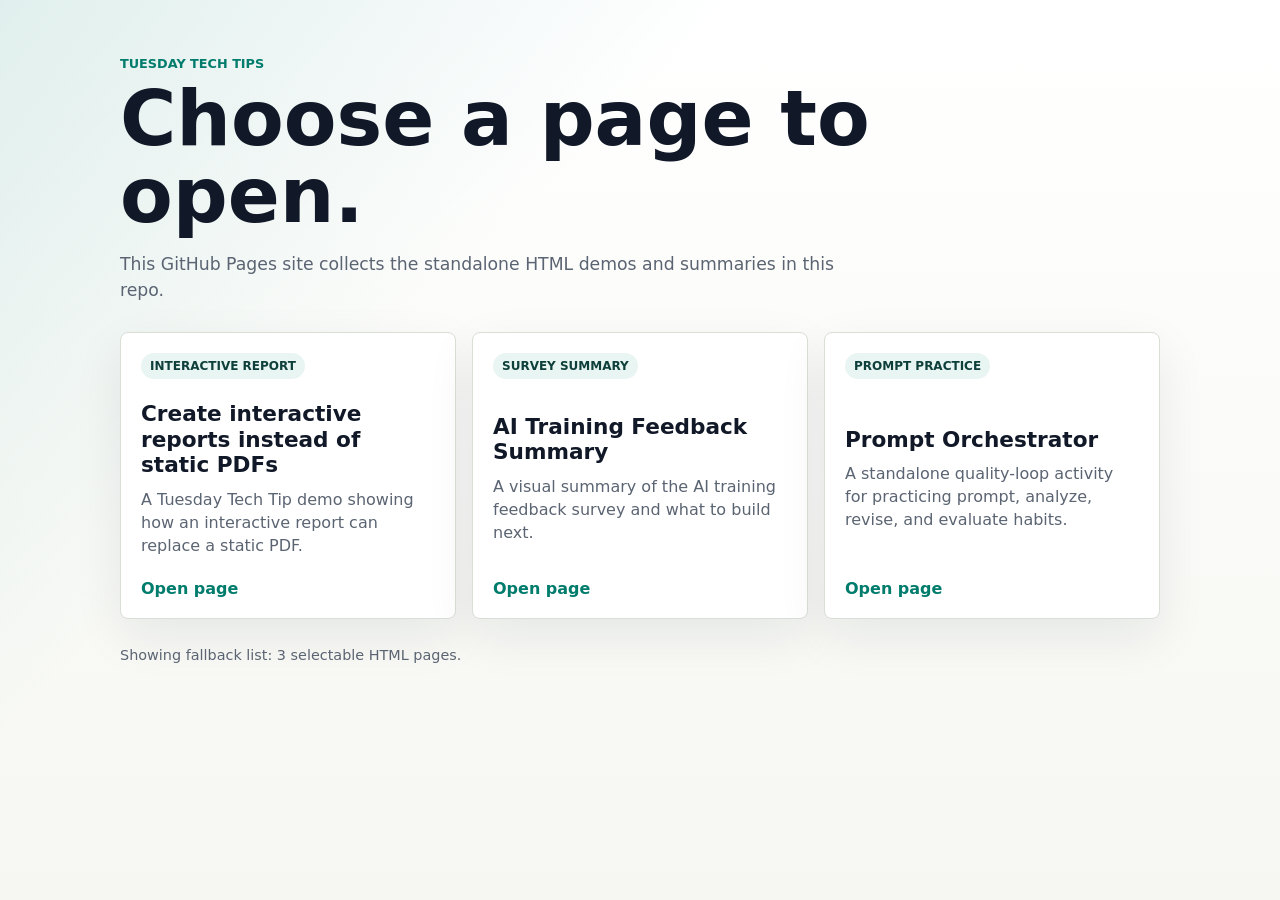
==== commit d7c7797f: "Add GitHub Pages HTML selector" ====
--- a/index.html
+++ b/index.html
@@ -3,13 +3,279 @@
 <head>
   <meta charset="UTF-8" />
   <meta name="viewport" content="width=device-width, initial-scale=1.0" />
-  <meta http-equiv="refresh" content="0; url=tuesday_tech_tip_interactive_report_game.html" />
-  <title>Tuesday Tech Tip: Interactive KPI Report Demo</title>
+  <title>Tuesday Tech Tips</title>
+  <style>
+    :root {
+      color-scheme: light;
+      --ink: #111827;
+      --muted: #5b6472;
+      --paper: #f6f7f2;
+      --card: #ffffff;
+      --line: #d9ded7;
+      --accent: #007c6d;
+      --accent-strong: #0f3f3a;
+      --shadow: 0 18px 50px rgba(17, 24, 39, 0.08);
+    }
+
+    * {
+      box-sizing: border-box;
+    }
+
+    body {
+      margin: 0;
+      min-height: 100vh;
+      background:
+        linear-gradient(135deg, rgba(0, 124, 109, 0.12), transparent 34%),
+        linear-gradient(180deg, #ffffff, var(--paper));
+      color: var(--ink);
+      font-family: Inter, ui-sans-serif, system-ui, -apple-system, BlinkMacSystemFont, "Segoe UI", sans-serif;
+      letter-spacing: 0;
+    }
+
+    main {
+      width: min(1040px, calc(100% - 32px));
+      margin: 0 auto;
+      padding: 56px 0;
+    }
+
+    header {
+      max-width: 760px;
+      margin-bottom: 28px;
+    }
+
+    .eyebrow {
+      margin: 0 0 10px;
+      color: var(--accent);
+      font-size: 0.8rem;
+      font-weight: 900;
+      text-transform: uppercase;
+    }
+
+    h1 {
+      margin: 0;
+      font-size: clamp(2.4rem, 6vw, 4.8rem);
+      line-height: 1;
+    }
+
+    .lede {
+      margin: 16px 0 0;
+      color: var(--muted);
+      font-size: 1.08rem;
+      line-height: 1.55;
+    }
+
+    .page-grid {
+      display: grid;
+      grid-template-columns: repeat(3, minmax(0, 1fr));
+      gap: 16px;
+      margin-top: 28px;
+    }
+
+    .page-card {
+      display: grid;
+      min-height: 260px;
+      align-content: space-between;
+      gap: 22px;
+      padding: 20px;
+      border: 1px solid var(--line);
+      border-radius: 8px;
+      background: var(--card);
+      color: inherit;
+      text-decoration: none;
+      box-shadow: var(--shadow);
+      transition: transform 140ms ease, border-color 140ms ease, box-shadow 140ms ease;
+    }
+
+    .page-card:hover,
+    .page-card:focus-visible {
+      border-color: rgba(0, 124, 109, 0.52);
+      box-shadow: 0 22px 60px rgba(17, 24, 39, 0.13);
+      transform: translateY(-3px);
+      outline: none;
+    }
+
+    .page-card h2 {
+      margin: 0;
+      font-size: 1.35rem;
+      line-height: 1.18;
+    }
+
+    .page-card p {
+      margin: 10px 0 0;
+      color: var(--muted);
+      line-height: 1.45;
+    }
+
+    .card-kicker {
+      display: inline-flex;
+      width: fit-content;
+      padding: 6px 9px;
+      border-radius: 999px;
+      background: #e9f5f2;
+      color: var(--accent-strong);
+      font-size: 0.75rem;
+      font-weight: 900;
+      text-transform: uppercase;
+    }
+
+    .open-label {
+      color: var(--accent);
+      font-weight: 900;
+    }
+
+    footer {
+      margin-top: 28px;
+      color: var(--muted);
+      font-size: 0.9rem;
+    }
+
+    @media (max-width: 820px) {
+      .page-grid {
+        grid-template-columns: 1fr;
+      }
+
+      .page-card {
+        min-height: 210px;
+      }
+    }
+  </style>
 </head>
 <body>
-  <p>
-    Opening the interactive KPI report demo.
-    <a href="tuesday_tech_tip_interactive_report_game.html">Open it here</a>.
-  </p>
+  <main>
+    <header>
+      <p class="eyebrow">Tuesday Tech Tips</p>
+      <h1>Choose a page to open.</h1>
+      <p class="lede">
+        This GitHub Pages site collects the standalone HTML demos and summaries in this repo.
+      </p>
+    </header>
+
+    <section class="page-grid" id="page-grid" aria-label="Available HTML pages">
+      <a class="page-card" href="tuesday_tech_tip_interactive_report.html">
+        <span class="card-kicker">Interactive report</span>
+        <div>
+          <h2>Create interactive reports instead of static PDFs</h2>
+          <p>A Tuesday Tech Tip demo showing how an interactive report can replace a static PDF.</p>
+        </div>
+        <span class="open-label">Open page</span>
+      </a>
+
+      <a class="page-card" href="survey-summary.html">
+        <span class="card-kicker">Survey summary</span>
+        <div>
+          <h2>AI Training Feedback Summary</h2>
+          <p>A visual summary of the AI training feedback survey and what to build next.</p>
+        </div>
+        <span class="open-label">Open page</span>
+      </a>
+
+      <a class="page-card" href="prompt-orchestrator-standalone.html">
+        <span class="card-kicker">Prompt practice</span>
+        <div>
+          <h2>Prompt Orchestrator</h2>
+          <p>A standalone quality-loop activity for practicing prompt, analyze, revise, and evaluate habits.</p>
+        </div>
+        <span class="open-label">Open page</span>
+      </a>
+    </section>
+
+    <footer id="page-count-note">
+      Showing the current standalone HTML pages in this repo.
+    </footer>
+  </main>
+
+  <script>
+    const fallbackPages = [
+      {
+        path: "tuesday_tech_tip_interactive_report.html",
+        type: "Interactive report",
+        title: "Create interactive reports instead of static PDFs",
+        description: "A Tuesday Tech Tip demo showing how an interactive report can replace a static PDF."
+      },
+      {
+        path: "survey-summary.html",
+        type: "Survey summary",
+        title: "AI Training Feedback Summary",
+        description: "A visual summary of the AI training feedback survey and what to build next."
+      },
+      {
+        path: "prompt-orchestrator-standalone.html",
+        type: "Prompt practice",
+        title: "Prompt Orchestrator",
+        description: "A standalone quality-loop activity for practicing prompt, analyze, revise, and evaluate habits."
+      }
+    ];
+
+    const knownPages = new Map(fallbackPages.map((page) => [page.path, page]));
+    const grid = document.getElementById("page-grid");
+    const note = document.getElementById("page-count-note");
+
+    function escapeHtml(value) {
+      return String(value)
+        .replaceAll("&", "&amp;")
+        .replaceAll("<", "&lt;")
+        .replaceAll(">", "&gt;")
+        .replaceAll('"', "&quot;")
+        .replaceAll("'", "&#039;");
+    }
+
+    function titleFromPath(path) {
+      return path
+        .replace(/\.html$/i, "")
+        .split("/")
+        .pop()
+        .replace(/[-_]+/g, " ")
+        .replace(/\b\w/g, (letter) => letter.toUpperCase());
+    }
+
+    function pageFromPath(path) {
+      return knownPages.get(path) || {
+        path,
+        type: "HTML page",
+        title: titleFromPath(path),
+        description: "Standalone HTML page in this repository."
+      };
+    }
+
+    function renderPages(pages, sourceLabel) {
+      grid.innerHTML = pages.map((page) => `
+        <a class="page-card" href="${escapeHtml(page.path)}">
+          <span class="card-kicker">${escapeHtml(page.type)}</span>
+          <div>
+            <h2>${escapeHtml(page.title)}</h2>
+            <p>${escapeHtml(page.description)}</p>
+          </div>
+          <span class="open-label">Open page</span>
+        </a>
+      `).join("");
+
+      note.textContent = `${sourceLabel}: ${pages.length} selectable HTML ${pages.length === 1 ? "page" : "pages"}.`;
+    }
+
+    async function loadRepoPages() {
+      const response = await fetch("https://api.github.com/repos/jchen-sabey/tuesday-tech-tip/git/trees/main?recursive=1", {
+        headers: { "Accept": "application/vnd.github+json" }
+      });
+
+      if (!response.ok) {
+        throw new Error(`GitHub API returned ${response.status}`);
+      }
+
+      const payload = await response.json();
+      return payload.tree
+        .filter((item) => item.type === "blob" && /\.html$/i.test(item.path) && item.path !== "index.html")
+        .map((item) => item.path)
+        .sort((a, b) => {
+          const knownA = knownPages.has(a) ? fallbackPages.findIndex((page) => page.path === a) : 999;
+          const knownB = knownPages.has(b) ? fallbackPages.findIndex((page) => page.path === b) : 999;
+          return knownA === knownB ? a.localeCompare(b) : knownA - knownB;
+        })
+        .map(pageFromPath);
+    }
+
+    loadRepoPages()
+      .then((pages) => renderPages(pages.length ? pages : fallbackPages, "Loaded from the repo"))
+      .catch(() => renderPages(fallbackPages, "Showing fallback list"));
+  </script>
 </body>
 </html>
